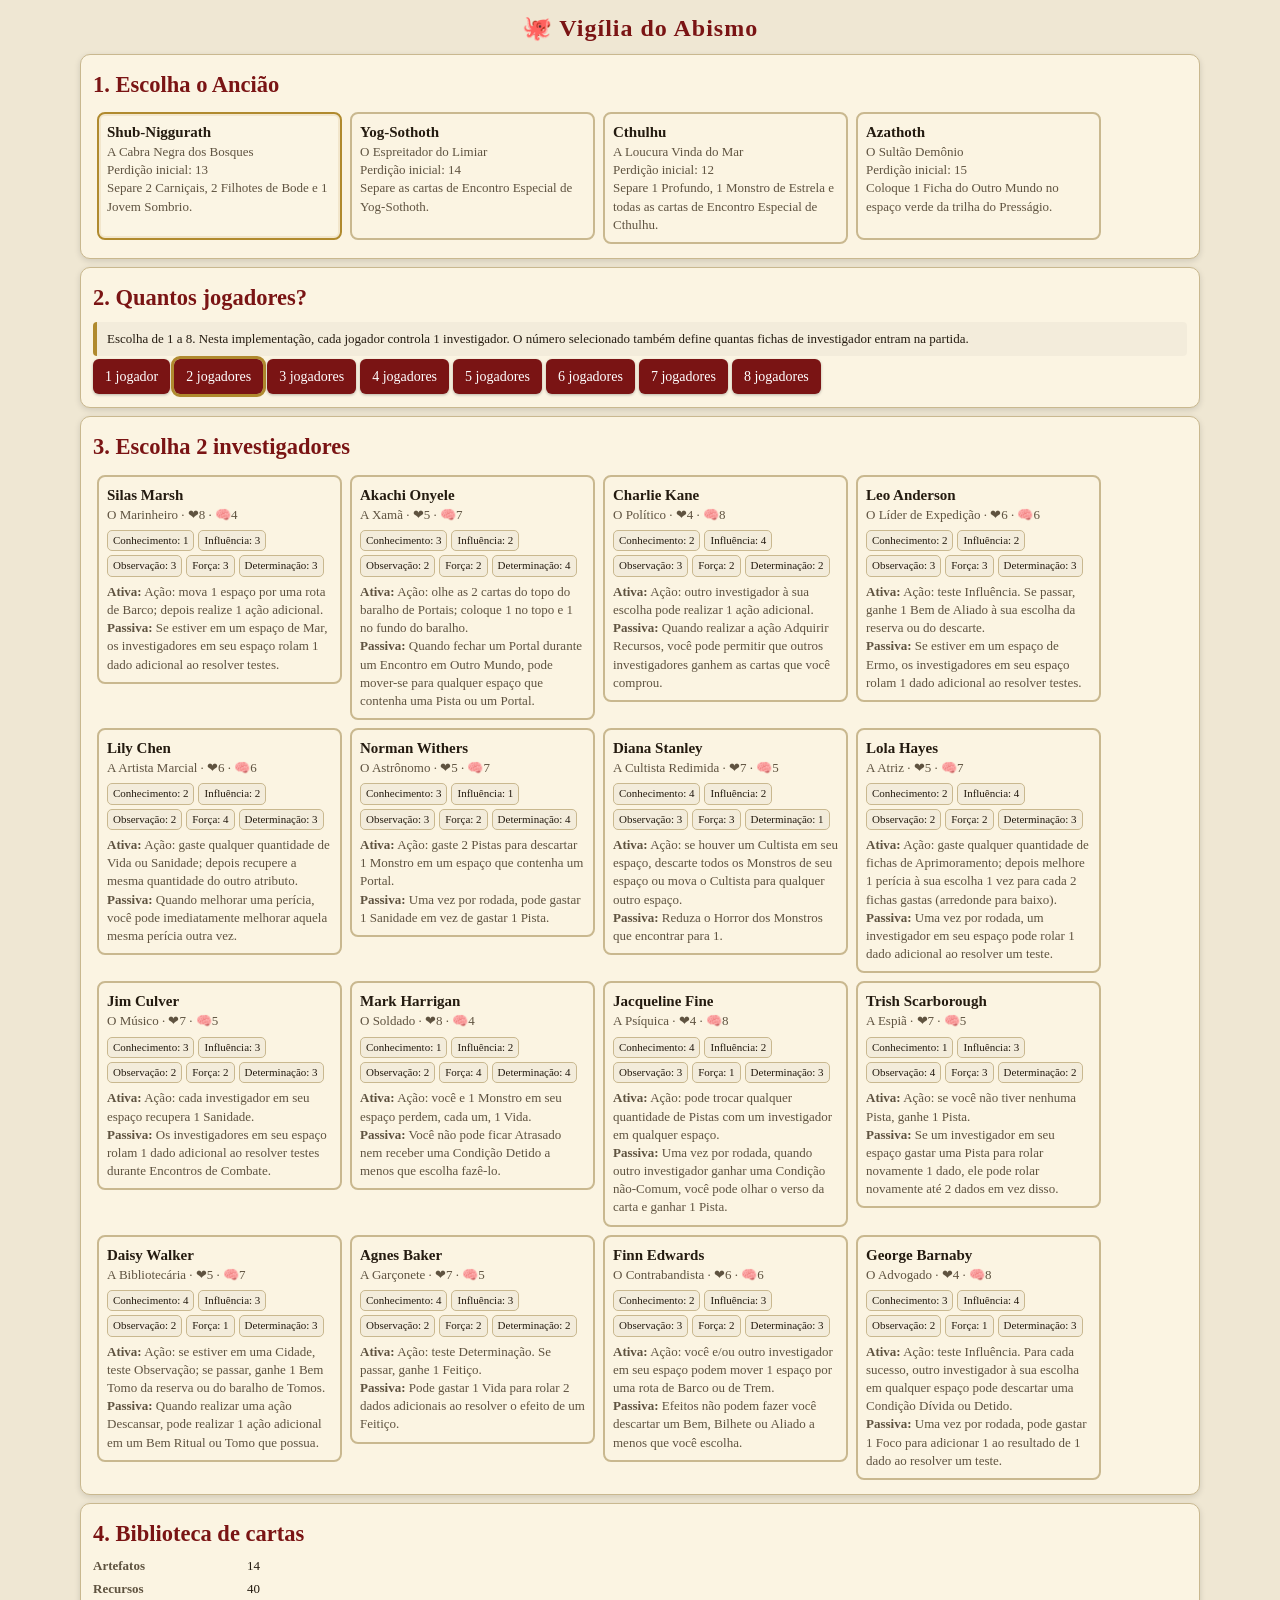
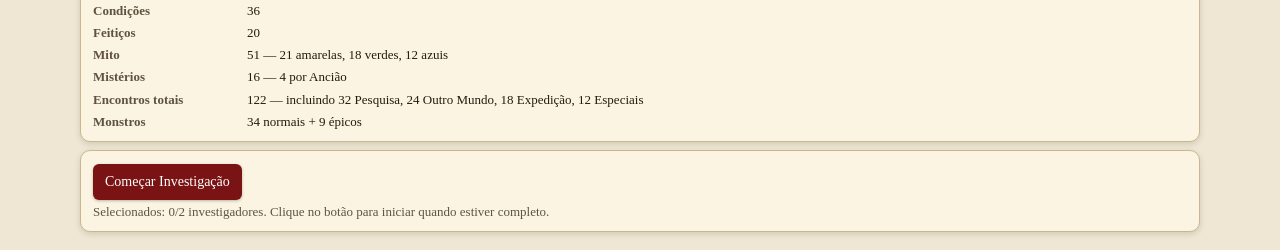
==== prototype.html @ 9887aaf4 "Prototype file" ====
<!DOCTYPE html>
<html lang="pt-BR">
<head>
<meta charset="utf-8">
<meta name="viewport" content="width=device-width, initial-scale=1, viewport-fit=cover">
<title>Vigília do Abismo — versão expandida</title>
<style>
:root{--bg:#efe7d3;--fg:#241b10;--cd:#fbf4e2;--ac:#7a1414;--ac2:#b08a2e;--mu:#5f5340;--bd:#c9b88f;--sea:#255b7a;--wild:#3d6f3a;--city:#7a1414;box-sizing:border-box;padding-top:env(safe-area-inset-top,0px);padding-bottom:env(safe-area-inset-bottom,0px)}
@media(prefers-color-scheme:dark){:root:not([data-theme="light"]){--bg:#14100c;--fg:#ecdfc4;--cd:#231b13;--ac:#c85a4a;--ac2:#d9b25f;--mu:#a89675;--bd:#413522;--sea:#6ca5c5;--wild:#7caf70;--city:#df7c6d}}
:root[data-theme="dark"]{--bg:#14100c;--fg:#ecdfc4;--cd:#231b13;--ac:#c85a4a;--ac2:#d9b25f;--mu:#a89675;--bd:#413522;--sea:#6ca5c5;--wild:#7caf70;--city:#df7c6d}
*{box-sizing:border-box}html{scroll-padding-top:env(safe-area-inset-top,0px)}
body{margin:0;background:var(--bg);color:var(--fg);font:15px/1.4 Georgia,serif;max-width:1240px;margin:auto;padding:10px}
h1{font-size:24px;margin:2px 0 8px;color:var(--ac);text-align:center;letter-spacing:1px}
h2,h3{color:var(--ac);margin:4px 0 8px}
.c{background:var(--cd);border:1px solid var(--bd);border-radius:10px;padding:10px 12px;margin:8px 0;box-shadow:0 2px 6px #0002}
button{background:var(--ac);color:#fff;border:0;border-radius:6px;padding:8px 12px;margin:3px 4px 3px 0;font:inherit;font-size:14px;cursor:pointer;box-shadow:0 1px 3px #0004}
button:hover{filter:brightness(1.12)}button:disabled{opacity:.45;cursor:not-allowed}button.ghost{background:transparent;color:var(--ac);border:1px solid var(--ac)}
button.selBtn{outline:3px solid var(--ac2)}
.g{display:grid;grid-template-columns:repeat(2,minmax(0,1fr));gap:8px}@media(max-width:760px){.g{grid-template-columns:1fr}}
.cardGrid{display:grid;grid-template-columns:repeat(3,minmax(0,1fr));gap:8px}@media(max-width:920px){.cardGrid{grid-template-columns:repeat(2,minmax(0,1fr))}}@media(max-width:640px){.cardGrid{grid-template-columns:1fr}}
.cardView{background:linear-gradient(165deg,var(--cd),#e7dac0);border:1px solid var(--bd);border-radius:10px;padding:10px;min-height:185px;display:flex;flex-direction:column;justify-content:space-between;box-shadow:0 2px 6px #0002}
.cardView .ct{font-size:11px;text-transform:uppercase;letter-spacing:.8px;color:var(--mu)}
.cardView .cn{font-size:17px;font-weight:bold;color:var(--ac);margin:2px 0 3px}
.cardView .cs{font-style:italic;color:var(--mu);font-size:12px;margin-bottom:6px}
.cardView .tx{font-size:13px}
.badge{display:inline-block;border:1px solid var(--bd);border-radius:999px;padding:2px 7px;margin:2px 3px 2px 0;font-size:11px;background:#00000008}
.m{color:var(--mu);font-size:13px}.a{outline:3px solid var(--ac2)}
.tag{display:inline-block;background:var(--ac2);color:#211a08;border-radius:4px;padding:1px 6px;font-size:11px;margin-left:4px}
.pick{cursor:pointer;border:2px solid var(--bd);border-radius:8px;padding:8px;margin:4px;display:inline-block;width:245px;vertical-align:top;min-height:128px}
.pick.sel{border-color:var(--ac2);background:#ffffff11;box-shadow:0 0 0 2px #b08a2e22 inset}
#setup{max-width:1120px;margin:auto}
.bar{background:#0002;border-radius:5px;height:9px;overflow:hidden;margin:3px 0}.bar>i{display:block;height:100%;background:var(--ac)}
.statRow{display:flex;flex-wrap:wrap;gap:4px;margin-top:6px}.statPill{border:1px solid var(--bd);border-radius:5px;padding:2px 5px;font-size:11px;background:#00000008}
#boardWrap{overflow:auto}.board{min-width:960px}.legend{display:flex;flex-wrap:wrap;gap:8px;font-size:12px}.legend span{padding:3px 7px;border:1px solid var(--bd);border-radius:5px;background:var(--cd)}
.notice{border-left:4px solid var(--ac2);padding:8px 10px;background:#00000008;border-radius:4px;font-size:13px}
.smallGrid{display:grid;grid-template-columns:repeat(4,minmax(0,1fr));gap:6px}@media(max-width:920px){.smallGrid{grid-template-columns:repeat(2,minmax(0,1fr))}}@media(max-width:640px){.smallGrid{grid-template-columns:1fr}}
.spaceList{display:grid;grid-template-columns:repeat(3,minmax(0,1fr));gap:5px}@media(max-width:920px){.spaceList{grid-template-columns:repeat(2,minmax(0,1fr))}}@media(max-width:640px){.spaceList{grid-template-columns:1fr}}
.spaceItem{border:1px solid var(--bd);border-radius:6px;padding:5px;background:#00000004;font-size:12px}.spaceItem b{color:var(--ac)}
.kv{display:grid;grid-template-columns:150px 1fr;gap:4px;font-size:13px}.kv div:nth-child(odd){font-weight:bold;color:var(--mu)}
#game{display:none}#ov{position:fixed;inset:0;background:#000c;display:none;align-items:center;justify-content:center;text-align:center;color:#fff;font-size:20px;z-index:9}#ov>div{max-width:560px;padding:24px}
svg{width:100%;height:auto;max-width:100%}svg text{fill:var(--fg);font-size:10px;font-family:Georgia,serif}
</style>
</head>
<body>
<h1>🐙 Vigília do Abismo</h1>
<div id="setup"></div>
<div id="game">
  <div class="c" id="st"></div>
  <div class="c" id="boardWrap"><div class="board"><svg id="mp" viewBox="0 0 960 470"></svg></div></div>
  <div class="c" id="bt"></div>
  <div class="g" id="iv"></div>
  <div class="c" id="cards"></div>
  <div class="c" id="spaceInfo"></div>
</div>
<div id="ov"><div id="ovt"></div></div>

<script>
const R=n=>Math.floor(Math.random()*n), sh=a=>a.map(x=>[Math.random(),x]).sort((p,q)=>p[0]-q[0]).map(x=>x[1]);
const esc=t=>String(t??'').replace(/[&<>"']/g,m=>({'&':'&amp;','<':'&lt;','>':'&gt;','"':'&quot;',"'":'&#39;'}[m]));
const $=id=>document.getElementById(id);

/* ============================================================
   1) MAPA — 36 ESPAÇOS DE VIAGEM
   15 locais nomeados + 21 espaços numerados, conforme a
   referência visual enviada. As posições são aproximadas para
   manter o mapa navegável sem depender da arte original.
   ============================================================ */
const N=[
 {n:'São Francisco',t:'C',x:82,y:150}, {n:'Arkham',t:'C',x:185,y:135}, {n:'Londres',t:'C',x:390,y:70},
 {n:'Roma',t:'C',x:420,y:148}, {n:'Istambul',t:'C',x:500,y:115}, {n:'Tunguska',t:'W',x:690,y:76},
 {n:'Himalaias',t:'W',x:650,y:158}, {n:'Tóquio',t:'C',x:835,y:135}, {n:'Xangai',t:'C',x:775,y:190},
 {n:'Sydney',t:'C',x:840,y:360}, {n:'Buenos Aires',t:'C',x:205,y:355}, {n:'Amazônia',t:'W',x:245,y:260},
 {n:'Pirâmides',t:'W',x:430,y:250}, {n:'Coração da África',t:'W',x:400,y:315}, {n:'Antártica',t:'W',x:520,y:425},
 {n:'Espaço 1',t:'U',x:32,y:120}, {n:'Espaço 2',t:'S',x:40,y:205}, {n:'Espaço 3',t:'S',x:100,y:405},
 {n:'Espaço 4',t:'U',x:142,y:95}, {n:'Espaço 5',t:'U',x:255,y:105}, {n:'Espaço 6',t:'U',x:125,y:195},
 {n:'Espaço 7',t:'U',x:160,y:270}, {n:'Espaço 8',t:'S',x:265,y:180}, {n:'Espaço 9',t:'W',x:315,y:44},
 {n:'Espaço 10',t:'W',x:335,y:190}, {n:'Espaço 11',t:'S',x:325,y:390}, {n:'Espaço 12',t:'S',x:605,y:400},
 {n:'Espaço 13',t:'S',x:330,y:102}, {n:'Espaço 14',t:'U',x:545,y:82}, {n:'Espaço 15',t:'U',x:470,y:345},
 {n:'Espaço 16',t:'U',x:610,y:86}, {n:'Espaço 17',t:'U',x:745,y:92}, {n:'Espaço 18',t:'S',x:640,y:300},
 {n:'Espaço 19',t:'W',x:885,y:72}, {n:'Espaço 20',t:'S',x:885,y:255}, {n:'Espaço 21',t:'W',x:925,y:360}
];

// T = Trem/Terra, U = Inexplorado, B = Barco/Mar
const RT=[
 [0,1,'T'],[0,15,'U'],[0,16,'B'],[0,20,'U'],[1,18,'U'],[1,20,'U'],[1,22,'U'],[1,27,'T'],
 [18,19,'T'],[18,23,'U'],[19,2,'T'],[19,27,'T'],[23,19,'U'],[23,5,'U'],[23,30,'U'],
 [2,27,'T'],[2,3,'T'],[2,28,'U'],[3,4,'T'],[3,12,'B'],[3,10,'U'],[4,6,'B'],[4,28,'U'],
 [4,30,'U'],[5,30,'U'],[5,33,'U'],[5,6,'B'],[6,7,'U'],[6,8,'U'],[7,8,'U'],[7,31,'U'],
 [7,33,'U'],[8,34,'B'],[8,9,'B'],[9,35,'U'],[9,21,'U'],[10,11,'U'],[10,14,'B'],[10,17,'B'],
 [10,13,'U'],[11,21,'U'],[11,24,'U'],[11,12,'B'],[11,25,'B'],[12,24,'U'],[12,13,'U'],
 [13,14,'B'],[13,29,'U'],[13,25,'B'],[14,25,'B'],[14,32,'B'],[15,18,'U'],[15,16,'B'],[16,22,'B'],
 [16,17,'B'],[20,22,'U'],[20,21,'U'],[21,24,'U'],[22,24,'U'],[24,8,'B'],[25,26,'B'],[26,14,'B'],
 [26,32,'B'],[28,30,'U'],[28,31,'U'],[29,32,'U'],[30,31,'U'],[31,33,'U'],[32,34,'B'],[34,35,'B']
];

const SK=['Conhecimento','Influência','Observação','Força','Determinação'];
const G=['◆','▲','●'],OM=['Verde','Amarelo','Azul'];

/* ============================================================
   REFERÊNCIAS ANTIGAS PRESERVADAS
   Estas são as mesmas referências usadas na versão anterior:
   RES = recursos usados pela lógica do jogo
   MON = monstros usados pela lógica do jogo
   CS  = tipo de encontro por espaço
   P   = posições do mapa
   ============================================================ */
const P=N.map(n=>[n.x,n.y]);
const CS=[2,1,3,0,4,1,4,3,0,1,2,0,3,4,2];
const RES=[
 {n:'Revólver .38',v:1,sk:3,b:2,cmb:1},
 {n:'Lanterna',v:1,sk:2,b:1},
 {n:'Tomo Arcano',v:2,sk:0,b:1},
 {n:'Contatos',v:2,sk:1,b:1},
 {n:'Amuleto',v:1,sk:4,b:1},
 {n:'Casaco Forrado',v:1,sk:3,b:1},
 {n:'Faca Ritual',v:2,sk:3,b:2,cmb:1},
 {n:'Cânfora',v:1,sk:0,b:1}
];
const MON=[
 ['Carniçal',1,1,2,0,0],
 ['Cultista',0,1,1,0,0],
 ['Profundo',2,2,2,-1,0],
 ['Zumbi',1,2,2,0,-1],
 ['Sombra Rastejante',2,1,3,0,0],
 ['Bruxa',2,1,2,-1,0],
 ['Aberração',3,2,3,0,-1],
 ['Lobisomem',1,3,3,0,0],
 ['Vulto',2,2,2,0,0]
];

/* ============================================================
   2) INVESTIGADORES — 16 modelos
   Os campos active/passive são exatamente o tipo de informação
   que você pode usar como modelo para futuras fichas.
   ============================================================ */
const INV=[
 {n:'Silas Marsh',occ:'O Marinheiro',hp:8,sn:4,sk:[1,3,3,3,3],active:'Ação: mova 1 espaço por uma rota de Barco; depois realize 1 ação adicional.',passive:'Se estiver em um espaço de Mar, os investigadores em seu espaço rolam 1 dado adicional ao resolver testes.'},
 {n:'Akachi Onyele',occ:'A Xamã',hp:5,sn:7,sk:[3,2,2,2,4],active:'Ação: olhe as 2 cartas do topo do baralho de Portais; coloque 1 no topo e 1 no fundo do baralho.',passive:'Quando fechar um Portal durante um Encontro em Outro Mundo, pode mover-se para qualquer espaço que contenha uma Pista ou um Portal.'},
 {n:'Charlie Kane',occ:'O Político',hp:4,sn:8,sk:[2,4,3,2,2],active:'Ação: outro investigador à sua escolha pode realizar 1 ação adicional.',passive:'Quando realizar a ação Adquirir Recursos, você pode permitir que outros investigadores ganhem as cartas que você comprou.'},
 {n:'Leo Anderson',occ:'O Líder de Expedição',hp:6,sn:6,sk:[2,2,3,3,3],active:'Ação: teste Influência. Se passar, ganhe 1 Bem de Aliado à sua escolha da reserva ou do descarte.',passive:'Se estiver em um espaço de Ermo, os investigadores em seu espaço rolam 1 dado adicional ao resolver testes.'},
 {n:'Lily Chen',occ:'A Artista Marcial',hp:6,sn:6,sk:[2,2,2,4,3],active:'Ação: gaste qualquer quantidade de Vida ou Sanidade; depois recupere a mesma quantidade do outro atributo.',passive:'Quando melhorar uma perícia, você pode imediatamente melhorar aquela mesma perícia outra vez.'},
 {n:'Norman Withers',occ:'O Astrônomo',hp:5,sn:7,sk:[3,1,3,2,4],active:'Ação: gaste 2 Pistas para descartar 1 Monstro em um espaço que contenha um Portal.',passive:'Uma vez por rodada, pode gastar 1 Sanidade em vez de gastar 1 Pista.'},
 {n:'Diana Stanley',occ:'A Cultista Redimida',hp:7,sn:5,sk:[4,2,3,3,1],active:'Ação: se houver um Cultista em seu espaço, descarte todos os Monstros de seu espaço ou mova o Cultista para qualquer outro espaço.',passive:'Reduza o Horror dos Monstros que encontrar para 1.'},
 {n:'Lola Hayes',occ:'A Atriz',hp:5,sn:7,sk:[2,4,2,2,3],active:'Ação: gaste qualquer quantidade de fichas de Aprimoramento; depois melhore 1 perícia à sua escolha 1 vez para cada 2 fichas gastas (arredonde para baixo).',passive:'Uma vez por rodada, um investigador em seu espaço pode rolar 1 dado adicional ao resolver um teste.'},
 {n:'Jim Culver',occ:'O Músico',hp:7,sn:5,sk:[3,3,2,2,3],active:'Ação: cada investigador em seu espaço recupera 1 Sanidade.',passive:'Os investigadores em seu espaço rolam 1 dado adicional ao resolver testes durante Encontros de Combate.'},
 {n:'Mark Harrigan',occ:'O Soldado',hp:8,sn:4,sk:[1,2,2,4,4],active:'Ação: você e 1 Monstro em seu espaço perdem, cada um, 1 Vida.',passive:'Você não pode ficar Atrasado nem receber uma Condição Detido a menos que escolha fazê-lo.'},
 {n:'Jacqueline Fine',occ:'A Psíquica',hp:4,sn:8,sk:[4,2,3,1,3],active:'Ação: pode trocar qualquer quantidade de Pistas com um investigador em qualquer espaço.',passive:'Uma vez por rodada, quando outro investigador ganhar uma Condição não-Comum, você pode olhar o verso da carta e ganhar 1 Pista.'},
 {n:'Trish Scarborough',occ:'A Espiã',hp:7,sn:5,sk:[1,3,4,3,2],active:'Ação: se você não tiver nenhuma Pista, ganhe 1 Pista.',passive:'Se um investigador em seu espaço gastar uma Pista para rolar novamente 1 dado, ele pode rolar novamente até 2 dados em vez disso.'},
 {n:'Daisy Walker',occ:'A Bibliotecária',hp:5,sn:7,sk:[4,3,2,1,3],active:'Ação: se estiver em uma Cidade, teste Observação; se passar, ganhe 1 Bem Tomo da reserva ou do baralho de Tomos.',passive:'Quando realizar uma ação Descansar, pode realizar 1 ação adicional em um Bem Ritual ou Tomo que possua.'},
 {n:'Agnes Baker',occ:'A Garçonete',hp:7,sn:5,sk:[4,3,2,2,2],active:'Ação: teste Determinação. Se passar, ganhe 1 Feitiço.',passive:'Pode gastar 1 Vida para rolar 2 dados adicionais ao resolver o efeito de um Feitiço.'},
 {n:'Finn Edwards',occ:'O Contrabandista',hp:6,sn:6,sk:[2,3,3,2,3],active:'Ação: você e/ou outro investigador em seu espaço podem mover 1 espaço por uma rota de Barco ou de Trem.',passive:'Efeitos não podem fazer você descartar um Bem, Bilhete ou Aliado a menos que você escolha.'},
 {n:'George Barnaby',occ:'O Advogado',hp:4,sn:8,sk:[3,4,2,1,3],active:'Ação: teste Influência. Para cada sucesso, outro investigador à sua escolha em qualquer espaço pode descartar uma Condição Dívida ou Detido.',passive:'Uma vez por rodada, pode gastar 1 Foco para adicionar 1 ao resultado de 1 dado ao resolver um teste.'}
];

/* ============================================================
   3) ANCIÕES — dados visíveis nas referências fornecidas
   ============================================================ */
const ANC=[
 {n:'Shub-Niggurath',sub:'A Cabra Negra dos Bosques',doom:13,my:[[1,2,1],[3,2,1],[2,4,0]],setup:'Separe 2 Carniçais, 2 Filhotes de Bode e 1 Jovem Sombrio.',active:'Quando o presságio exigir, apareça 1 Monstro em um espaço aleatório. Se houver 10 ou mais Monstros no tabuleiro, avance a Perdição em 2.',finalName:'Batalha no Bosque',final:'O Monstro Épico Shub-Niggurath surge no Coração da África. Depois, mova para esse espaço todos os Carniçais, Filhotes de Bode e Jovens Sombrios do tabuleiro. Se Shub-Niggurath for derrotada, os investigadores vencem.'},
 {n:'Yog-Sothoth',sub:'O Espreitador do Limiar',doom:14,my:[[0,2,1],[2,3,1],[3,4,0]],setup:'Separe as cartas de Encontro Especial de Yog-Sothoth.',active:'Cada investigador em um espaço com Portal avançaria a Perdição em 1, a menos que descarte 1 Feitiço.',finalName:'A Chave e o Portal',final:'Com 3 Mistérios resolvidos, como Encontro em um espaço com Portal, um investigador pode resolver o Encontro Especial A Chave e o Portal. O número de Fichas do Outro Mundo na ficha pode ser usado como limite de progresso do Mistério Final conforme a referência.'},
 {n:'Cthulhu',sub:'A Loucura Vinda do Mar',doom:12,my:[[0,2,2],[1,3,0],[3,4,0]],setup:'Separe 1 Profundo, 1 Monstro de Estrela e todas as cartas de Encontro Especial de Cthulhu.',active:'Quando um investigador se mover para um espaço com uma Ficha do Outro Mundo, ele fica Atrasado e perde 1 Sanidade. Em espaços de Mar sem Ficha do Outro Mundo, os investigadores colocam 1 Ficha do Outro Mundo em seu espaço.',finalName:'Ressurgido do Mar',final:'Com 3 Mistérios resolvidos, o Monstro Épico Cthulhu surge no espaço 3. Quando o Monstro Épico Cthulhu for derrotado, o Mistério Final é resolvido e os investigadores vencem.'},
 {n:'Azathoth',sub:'O Sultão Demônio',doom:15,my:[[1,2,1],[2,3,1],[2,4,0]],setup:'Coloque 1 Ficha do Outro Mundo no espaço verde da trilha do Presságio.',active:'Quando o Presságio avançar para o espaço verde da trilha do Presságio, avance a Perdição em 1 para cada Ficha do Outro Mundo naquele espaço.',finalName:'O Mundo é Devorado!',final:'Quando Azathoth desperta, o mundo é devastado e os investigadores perdem a partida conforme o texto da referência. Use esta carta final para representar a derrota imediata.'}
];

/* ============================================================
   4) CONTAGEM DOS COMPONENTES E MODELOS DE CARTAS
   Fonte de contagem: página de Componentes do Livro de Regras.
   A quantidade individual de uma carta específica não está visível
   no material enviado; por isso o campo copies é explicitamente
   EDITAR quando essa quantidade não pode ser verificada.
   ============================================================ */
const DECK_COUNTS={
 artifact:14, resource:40, condition:36, spell:20, mythos:51, mystery:16,
 encounter:122, research:32, generic:12, otherWorld:24, expedition:18, special:12,
 monsterNormal:34, monsterEpic:9, investigators:16
};

// === MODELO: RECURSOS ===
const RESOURCE_CARDS=[
 {id:'resource_001',type:'Recurso',name:'Revólver .38',subtitle:'MODELO EDITÁVEL',count:'EDITAR',pool:40,text:'Modelo para Bem de Recurso. Valor e efeito devem ser substituídos pelo texto da sua carta.',tags:['Recurso']}
];
// === MODELO: ARTEFATOS ===
const ARTIFACT_CARDS=[
 {id:'artifact_001',type:'Artefato',name:'Artefato Modelo',subtitle:'MODELO EDITÁVEL',count:'EDITAR',pool:14,text:'Texto do efeito do Artefato. Substitua este conteúdo pelo texto da carta que você criar.',tags:['Artefato']}
];
// === MODELO: MAGIAS/FEITIÇOS ===
const SPELL_CARDS=[
 {id:'spell_001',type:'Feitiço',name:'Feitiço Modelo',subtitle:'MODELO EDITÁVEL',count:'EDITAR',pool:20,text:'Texto do efeito do Feitiço. Substitua este conteúdo pelo texto da sua carta.',tags:['Feitiço']}
];
// === MODELO: CONDIÇÕES ===
const CONDITION_CARDS=[
 {id:'condition_001',type:'Condição',name:'Condição Modelo',subtitle:'MODELO EDITÁVEL',count:'EDITAR',pool:36,text:'Texto da Condição. Defina duração, gatilho e efeito conforme sua carta.',tags:['Condição']}
];
// === MODELOS: MONSTROS (marcadores; 34 normais + 9 épicos) ===
const MONSTER_CARDS=[
 {id:'monster_001',type:'Monstro',name:'Monstro Modelo',subtitle:'MARCADOR NORMAL',count:'EDITAR',pool:34,text:'Horror: EDITAR · Dano: EDITAR · Resistência: EDITAR · Teste: EDITAR',tags:['34 marcadores normais']},
 {id:'monster_epic_001',type:'Monstro Épico',name:'Monstro Épico Modelo',subtitle:'MARCADOR ÉPICO',count:'EDITAR',pool:9,text:'Horror: EDITAR · Dano: EDITAR · Resistência: EDITAR · Regras especiais: EDITAR',tags:['9 marcadores épicos']}
];
// === MODELOS: MYTHOS (51 total; 21 amarelas, 18 verdes, 12 azuis) ===
const MYTHOS_CARDS=[
 {id:'mythos_green_001',type:'Mito',name:'Carta do Mito — Verde',subtitle:'MODELO EDITÁVEL',count:'18',pool:51,text:'Efeito do Mito Verde: EDITAR.',tags:['Verde','18 no baralho total']},
 {id:'mythos_yellow_001',type:'Mito',name:'Carta do Mito — Amarela',subtitle:'MODELO EDITÁVEL',count:'21',pool:51,text:'Efeito do Mito Amarelo: EDITAR.',tags:['Amarela','21 no baralho total']},
 {id:'mythos_blue_001',type:'Mito',name:'Carta do Mito — Azul',subtitle:'MODELO EDITÁVEL',count:'12',pool:51,text:'Efeito do Mito Azul: EDITAR.',tags:['Azul','12 no baralho total']}
];

// === MODELOS: MISTÉRIOS — 4 cartas por Ancião = 16 ===
const MYSTERY_CARDS=[
 {id:'mystery_shub_001',type:'Mistério',name:'Mistério Modelo — Shub-Niggurath',subtitle:'1 de 4 cartas deste Ancião',count:4,pool:16,text:'Título, condição de solução, custo de Pistas e regras: EDITAR conforme sua carta.',tags:['Shub-Niggurath','4 cartas']},
 {id:'mystery_yog_001',type:'Mistério',name:'Mistério Modelo — Yog-Sothoth',subtitle:'1 de 4 cartas deste Ancião',count:4,pool:16,text:'Título, condição de solução, custo de Pistas e regras: EDITAR conforme sua carta.',tags:['Yog-Sothoth','4 cartas']},
 {id:'mystery_cthulhu_001',type:'Mistério',name:'Mistério Modelo — Cthulhu',subtitle:'1 de 4 cartas deste Ancião',count:4,pool:16,text:'Título, condição de solução, custo de Pistas e regras: EDITAR conforme sua carta.',tags:['Cthulhu','4 cartas']},
 {id:'mystery_azathoth_001',type:'Mistério',name:'Mistério Modelo — Azathoth',subtitle:'1 de 4 cartas deste Ancião',count:4,pool:16,text:'Título, condição de solução, custo de Pistas e regras: EDITAR conforme sua carta.',tags:['Azathoth','4 cartas']}
];

// === MISTÉRIOS FINAIS — 1 referência por Ancião (na ficha do Ancião) ===
const FINAL_MYSTERY_CARDS=ANC.map((a,i)=>({id:'final_'+i,type:'Mistério Final',name:a.finalName,subtitle:a.n,count:1,pool:4,text:a.final,tags:[a.n]}));

// === MODELOS: PESQUISA — 32 cartas = 4 conjuntos de 8 ===
// Os textos individuais das 32 cartas não estão legíveis/fornecidos nas imagens.
// Por isso, os quatro modelos abaixo ficam prontos para edição manual.
const RESEARCH_CARDS=['A','B','C','D'].map((v,i)=>({id:'research_'+v.toLowerCase()+'_001',type:'Pesquisa',name:`Carta de Pesquisa ${v}`,subtitle:'MODELO EDITÁVEL',count:8,pool:32,text:'Local, introdução, opções, testes e resultados: EDITAR.',tags:['Pesquisa','8 cartas desta família']}));

// === OUTRAS PILHAS DE ENCONTRO (para a contagem ficar explícita) ===
const ENCOUNTER_MODEL_CARDS=[
 {id:'enc_america_001',type:'Encontro',name:'América — Modelo',subtitle:'Baralho correspondente',count:8,pool:122,text:'Carta de Encontro da América: EDITAR.',tags:['8 cartas']},
 {id:'enc_europe_001',type:'Encontro',name:'Europa — Modelo',subtitle:'Baralho correspondente',count:8,pool:122,text:'Carta de Encontro da Europa: EDITAR.',tags:['8 cartas']},
 {id:'enc_asia_001',type:'Encontro',name:'Ásia/Austrália — Modelo',subtitle:'Baralho correspondente',count:8,pool:122,text:'Carta de Encontro da Ásia/Austrália: EDITAR.',tags:['8 cartas']},
 {id:'enc_generic_001',type:'Encontro',name:'Genérica — Modelo',subtitle:'Baralho correspondente',count:12,pool:122,text:'Carta de Encontro Genérica: EDITAR.',tags:['12 cartas']},
 {id:'enc_otherworld_001',type:'Outro Mundo',name:'Outro Mundo — Modelo',subtitle:'Baralho correspondente',count:24,pool:122,text:'Carta de Encontro de Outro Mundo: EDITAR.',tags:['24 cartas']},
 {id:'enc_expedition_001',type:'Expedição',name:'Expedição — Modelo',subtitle:'Baralho correspondente',count:18,pool:122,text:'Carta de Expedição: EDITAR.',tags:['18 cartas']},
 {id:'enc_special_001',type:'Especial',name:'Especial — Modelo',subtitle:'Baralho correspondente',count:12,pool:122,text:'Carta de Encontro Especial: EDITAR.',tags:['12 cartas']}
];

/* Use este array para adicionar qualquer carta nova manualmente. */
const CARD_LIBRARY=[...RESOURCE_CARDS,...ARTIFACT_CARDS,...SPELL_CARDS,...CONDITION_CARDS,...MONSTER_CARDS,...MYTHOS_CARDS,...MYSTERY_CARDS,...FINAL_MYSTERY_CARDS,...RESEARCH_CARDS,...ENCOUNTER_MODEL_CARDS];

/* Baralhos editáveis: copie uma carta e altere os campos.
   Exemplo:
   {id:'resource_002',type:'Recurso',name:'Nova Carta',subtitle:'...',count:2,pool:40,text:'...',tags:['Recurso']}
*/

/* ============================================================
   5) MODELOS DE CARTAS DO ANCIÃO — composição do baralho do Mito
   ============================================================ */
const ancMythosMeta=anc=>({
 stage1:{verde:anc.my[0][0],amarela:anc.my[0][1],azul:anc.my[0][2]},
 stage2:{verde:anc.my[1][0],amarela:anc.my[1][1],azul:anc.my[1][2]},
 stage3:{verde:anc.my[2][0],amarela:anc.my[2][1],azul:anc.my[2][2]}
});

let s,sel={a:0,players:2,inv:[]};

function setupUI(){
 const el=$('setup');
 el.innerHTML=`
  <div class="c">
   <h2>1. Escolha o Ancião</h2>
   ${ANC.map((a,i)=>`<div class="pick ${sel.a==i?'sel':''}" onclick="sel.a=${i};setupUI()"><b>${esc(a.n)}</b><div class="m">${esc(a.sub)}</div><div class="m">Perdição inicial: ${a.doom}</div><div class="m">${esc(a.setup)}</div></div>`).join('')}
  </div>
  <div class="c">
   <h2>2. Quantos jogadores?</h2>
   <div class="notice">Escolha de 1 a 8. Nesta implementação, cada jogador controla 1 investigador. O número selecionado também define quantas fichas de investigador entram na partida.</div>
   ${Array.from({length:8},(_,i)=>`<button class="${sel.players===i+1?'selBtn':''}" onclick="sel.players=${i+1};sel.inv=[];setupUI()">${i+1} ${i===0?'jogador':'jogadores'}</button>`).join('')}
  </div>
  <div class="c">
   <h2>3. Escolha ${sel.players} investigador${sel.players===1?'':'es'}</h2>
   ${INV.map((v,i)=>`<div class="pick ${sel.inv.includes(i)?'sel':''}" onclick="tglInv(${i})"><b>${esc(v.n)}</b><div class="m">${esc(v.occ)} · ❤${v.hp} · 🧠${v.sn}</div><div class="statRow">${SK.map((k,j)=>`<span class="statPill">${k}: ${v.sk[j]}</span>`).join('')}</div><div class="m" style="margin-top:6px"><b>Ativa:</b> ${esc(v.active)}</div><div class="m"><b>Passiva:</b> ${esc(v.passive)}</div></div>`).join('')}
  </div>
  <div class="c">
   <h2>4. Biblioteca de cartas</h2>
   <div class="kv">
    <div>Artefatos</div><div>${DECK_COUNTS.artifact}</div>
    <div>Recursos</div><div>${DECK_COUNTS.resource}</div>
    <div>Condições</div><div>${DECK_COUNTS.condition}</div>
    <div>Feitiços</div><div>${DECK_COUNTS.spell}</div>
    <div>Mito</div><div>${DECK_COUNTS.mythos} — 21 amarelas, 18 verdes, 12 azuis</div>
    <div>Mistérios</div><div>${DECK_COUNTS.mystery} — 4 por Ancião</div>
    <div>Encontros totais</div><div>${DECK_COUNTS.encounter} — incluindo ${DECK_COUNTS.research} Pesquisa, ${DECK_COUNTS.otherWorld} Outro Mundo, ${DECK_COUNTS.expedition} Expedição, ${DECK_COUNTS.special} Especiais</div>
    <div>Monstros</div><div>${DECK_COUNTS.monsterNormal} normais + ${DECK_COUNTS.monsterEpic} épicos</div>
   </div>
  </div>
  <div class="c"><button id="startBtn" type="button" onclick="startInvestigation()">Começar Investigação</button><div id="startHint" class="m">Selecionados: ${sel.inv.length}/${sel.players} investigador${sel.players===1?'':'es'}. Clique no botão para iniciar quando estiver completo.</div></div>`;
}
function tglInv(i){const p=sel.inv.indexOf(i);if(p>=0)sel.inv.splice(p,1);else if(sel.inv.length<sel.players)sel.inv.push(i);setupUI()}

function startInvestigation(){
 if(!sel || !sel.players || sel.players<1 || sel.players>8){alert('Escolha entre 1 e 8 jogadores.');return;}
 if(sel.inv.length!==sel.players){alert(`Selecione exatamente ${sel.players} investigador${sel.players===1?'':'es'} antes de começar.
Selecionados: ${sel.inv.length}/${sel.players}`);return;}
 try{nw();}catch(err){console.error(err);alert('Não foi possível iniciar a investigação. Erro: '+(err?.message||err));}
}

function nw(){
 const anc=ANC[sel.a];
 const d=[];anc.my.forEach(([g,y,b])=>d.push(...sh([...Array(g).fill('G'),...Array(y).fill('Y'),...Array(b).fill('B')])))
 s={
  anc,
  inv:sel.inv.map((ix,i)=>({...INV[ix],i,mh:INV[ix].hp,ms:INV[ix].sn,at:i===0?1:0,cl:0,tk:[],it:[],im:[0,0,0,0,0],def:0,out:0})),
  players:sel.players,lead:0,acts:2,used:{},moved:0,tkm:0,ph:'act',doom:anc.doom,omen:0,gates:{},mon:{},clues:{},deck:d,mys:0,awake:0,dk:sh([...RES,...RES,...RES]),rs:[],fought:{},over:0,cur:0,lastCard:null,spaceSelected:1
 };
 s.rs=s.dk.splice(0,4);spawnGate();spawnClue();spawnClue();
 $('setup').style.display='none';$('game').style.display='block';render();
}

/* O log foi removido da interface e das mensagens de jogo. */
function log(){}

function spawnMon(c){
 const m=MON[R(MON.length)];
 (s.mon[c]=s.mon[c]||[]).push({n:m[0],hor:m[1],dmg:m[2],res:m[3],mh:m[4],md:m[5],h:0});
}
function spawnGate(){const f=N.map((_,i)=>i).filter(i=>!(i in s.gates)&&N[i].t!=='S');if(!f.length)return;const c=f[R(f.length)];s.gates[c]=R(3);spawnMon(c)}
function spawnClue(){const f=N.map((_,i)=>i).filter(i=>!s.clues[i]&&N[i].t!=='S');if(f.length){const c=f[R(f.length)];s.clues[c]=1}}
function T(v,k,mod=0,cmb=0){
 const b=Math.max(0,...v.it.filter(i=>i.sk==k&&(!i.cmb||cmb)).map(i=>i.b||0));
 const n=Math.max(1,v.sk[k]+v.im[k]+mod+b);let r=Array.from({length:n},()=>1+R(6));
 const o=r.filter(x=>x>=5).length;return o;
}
function hurt(v,h,sn){v.hp=Math.max(0,v.hp-h);v.sn=Math.max(0,v.sn-sn);if(!v.def&&(v.hp<=0||v.sn<=0))defeat(v)}
function heal(v,h,sn){v.hp=Math.min(v.mh,v.hp+h);v.sn=Math.min(v.ms,v.sn+sn)}
function defeat(v){v.def=1;s.doom=Math.max(0,s.doom-1);v.cl=0;v.it=[];v.tk=[];if(s.awake)v.out=1;chk()}
function chk(){
 if(s.doom<=0&&!s.awake){s.doom=0;s.awake=1;}
 if(s.inv.every(v=>v.out))end(0,'Todos os investigadores foram eliminados.');
}
function end(w,t){s.over=1;$('ov').style.display='flex';$('ovt').innerHTML=`<b>${w?'VITÓRIA':'DERROTA'}</b><br>${esc(t)}<br><br><button onclick="document.getElementById('ov').style.display='none';document.getElementById('game').style.display='none';document.getElementById('setup').style.display='block';sel={a:0,players:2,inv:[]};setupUI()">Nova Partida</button>`}
const V=()=>s.inv[s.cur],mons=c=>s.mon[c]||[];
const rtOf=(a,b)=>RT.find(r=>(r[0]===a&&r[1]===b)||(r[0]===b&&r[1]===a));
function nxt(){return s.inv.findIndex((v,i)=>i>s.cur&&!v.def&&!v.out)}
function firstAlive(){return s.inv.findIndex(v=>!v.def&&!v.out)}
function useAct(k){if(s.ph!=='act')return 0;if(s.used[k]){alert('Cada tipo de ação só pode ser feito uma vez por turno nesta versão.');return 0}s.used[k]=1;s.acts--;s.tkm=0;return 1}
function after(){if(s.acts<=0)endAct();render()}
function endAct(){const n=nxt();if(n>=0){s.cur=n;s.acts=2;s.used={};s.moved=0;s.tkm=0}else{s.ph='enc';s.cur=firstAlive();s.fought={};if(s.cur<0)s.ph='myth'}}
function go(c){
 const v=V();if(s.ph!=='act'||s.over)return;const r=rtOf(v.at,c);if(!r){alert('Só é possível viajar para um espaço adjacente.');return}
 if(!s.moved){if(!useAct('trv'))return;s.moved=1;v.at=c;s.tkm=1;after()}
 else if(s.tkm){if(r[2]==='U'){v.at=c;render();return}const t=r[2];const ti=v.tk.indexOf(t);if(ti<0){alert(`Você não tem um bilhete de ${t==='T'?'Trem':'Barco'} para esta rota.`);return}v.tk.splice(ti,1);v.at=c;render()}
}
function rest(){const v=V();if(mons(v.at).length){alert('Não é possível descansar com Monstro no espaço.');return}if(!useAct('rest'))return;heal(v,1,1);after()}
function tick(t){const v=V(),ok=RT.some(r=>(r[0]===v.at||r[1]===v.at)&&r[2]===t);if(!ok){alert('Não há rota desse tipo conectada ao seu espaço.');return}if(!useAct('tk'))return;v.tk.push(t);if(v.tk.length>2)v.tk.shift();after()}
function acq(){const v=V();if(N[v.at].t!=='C'){alert('Só em espaços de Cidade.');return}if(mons(v.at).length){alert('Não é possível com Monstro no espaço.');return}if(!useAct('acq'))return;const o=T(v,1);if(o){const c=s.rs[0];if(c){v.it.push(c);s.rs.shift();if(s.dk.length)s.rs.push(s.dk.shift())}}after()}
function trade(){const v=V();const o=s.inv.find(x=>x!==v&&x.at===v.at&&!x.def&&!x.out);if(!o||!v.cl){alert('Precisa de outro investigador no espaço e de 1 Pista.');return}if(!useAct('trd'))return;v.cl--;o.cl++;after()}
function special(){
 const v=V();if(!useAct('sp'))return;
 if(v.n==='Lily Chen'){const k=Math.min(1,Math.max(0,v.hp-1,v.ms-v.sn));if(k>0){v.hp-=k;v.sn+=k}}
 else if(v.n==='Leo Anderson'){if(T(v,1)){const c=s.rs.find(x=>true);if(c){v.it.push(c);s.rs=s.rs.filter(x=>x!==c);if(s.dk.length)s.rs.push(s.dk.shift())}}}
 else if(v.n==='Jacqueline Fine'){const o=s.inv.find(x=>x!==v&&!x.def&&!x.out);if(o&&v.cl){v.cl--;o.cl++}}
 else if(v.n==='Daisy Walker'){if(N[v.at].t==='C'&&T(v,2)){v.it.push({...SPELL_CARDS[0]});}}
 else if(v.n==='Charlie Kane'){const o=s.inv.find(x=>x!==v&&!x.def&&!x.out);if(o){o.extraAction=(o.extraAction||0)+1}}
 else if(v.n==='Silas Marsh'){const t=RT.find(r=>(r[0]===v.at||r[1]===v.at)&&r[2]==='B');if(t){v.at=t[0]===v.at?t[1]:t[0];s.acts++}}
 else if(v.n==='Jim Culver'){s.inv.filter(x=>x.at===v.at&&!x.def&&!x.out).forEach(x=>x.sn=Math.min(x.ms,x.sn+1))}
 else if(v.n==='Mark Harrigan'){const m=mons(v.at)[0];if(m){m.mh=Math.max(0,m.mh-1)}}
 else if(v.n==='Trish Scarborough'){if(v.cl===0)v.cl=1}
 else if(v.n==='Agnes Baker'){if(T(v,4))v.it.push({...SPELL_CARDS[0]})}
 else if(v.n==='Finn Edwards'){const r=RT.find(r=>(r[0]===v.at||r[1]===v.at)&&(r[2]==='T'||r[2]==='B'));if(r)v.at=r[0]===v.at?r[1]:r[0]}
 else if(v.n==='George Barnaby'){if(T(v,1)){s.inv.filter(x=>x!==v&&!x.def&&!x.out)[0]?.out;}}
 else if(v.n==='Norman Withers'){if(v.cl>=2&&mons(v.at).length){v.cl-=2;s.mon[v.at].shift()}}
 else if(v.n==='Diana Stanley'){const i=mons(v.at).findIndex(m=>m.n==='Cultista');if(i>=0)s.mon[v.at]=[]}
 else if(v.n==='Lola Hayes'){v.im[2]=Math.min(4,v.im[2]+1)}
 else {alert('A habilidade desta ficha é exibida acima; complemente o efeito se quiser automatizar uma regra específica.')}
 after();
}
function fight(){const v=V(),ms=[...mons(v.at)];ms.forEach(m=>{if(v.def)return;const a=T(v,4,m.mh);if(m.hor>a)hurt(v,0,m.hor-a);if(v.def)return;const b=T(v,3,m.md,1);if(m.dmg>b)hurt(v,m.dmg-b,0);m.h+=b;if(m.h>=m.res)s.mon[v.at]=mons(v.at).filter(x=>x!==m)});s.fought[v.i]=1;if(v.def||mons(v.at).length)endEnc();else{s.fought[v.i]=2;render()}}
function encL(){const x=V(),k=(CS[x.at]??({C:2,W:1,U:0,S:4})[N[x.at].t]??0),o=T(x,k);if(o){if(x.im[k]<2)x.im[k]++;else heal(x,1,1)}else hurt(x,0,1);endEnc()}
function encC(){const x=V(),o=T(x,2);if(o){delete s.clues[x.at];x.cl++}else hurt(x,0,1);endEnc()}
function encG(){const x=V(),o=T(x,2,-1);if(o){delete s.gates[x.at];x.cl++}else hurt(x,0,3);endEnc()}
function encM(){const x=V();const targets=[[1,3],[3,3],[8,3]];const ms=s.mys<3?targets[s.mys]:[1,4];if(x.at!==ms[0]||x.cl<ms[1]){alert(`Precisa estar em ${N[ms[0]].n} com ${ms[1]} Pistas.`);return}if(s.mys>=3&&!s.awake){alert('O Mistério Final só existe após o despertar.');return}x.cl-=ms[1];if(s.mys<3){s.mys++;if(s.mys===3&&!s.awake){end(1,`Três Mistérios solucionados. ${s.anc.n} foi banido!`);return}}else{end(1,`Mistério Final solucionado: ${s.anc.finalName}`);return}endEnc()}
function endEnc(){const n=nxt();if(n>=0)s.cur=n;else s.ph='myth';render()}
function myth(){if(!s.deck.length){end(0,'O baralho do Mito acabou.');return}const c=s.deck.shift();s.lastCard=MYTHOS_CARDS[['G','Y','B'].indexOf(c)]||MYTHOS_CARDS[0];if(c!=='Y'){s.omen=(s.omen+1)%3;const n=Object.values(s.gates).filter(g=>g===s.omen).length;s.doom=Math.max(0,s.doom-n)}spawnGate();if(c!=='G'){const m=Object.keys(s.gates).filter(k=>s.gates[k]===s.omen);if(m.length)m.forEach(k=>spawnMon(+k));}spawnClue();if(c==='B')s.inv.forEach(v=>{if(!v.def&&!v.out)hurt(v,0,1)});chk();if(s.over)return;s.inv.forEach(v=>{if(v.def&&!v.out){Object.assign(v,{hp:v.mh,sn:v.ms,def:0,at:0})}});s.lead=(s.lead+1)%s.inv.length;s.ph='act';s.cur=firstAlive();s.acts=2;s.used={};s.moved=0;s.tkm=0;render()}

function cardHtml(c){return `<div class="cardView"><div><div class="ct">${esc(c.type)}</div><div class="cn">${esc(c.name)}</div><div class="cs">${esc(c.subtitle||'')}</div><div class="tx">${esc(c.text)}</div></div><div>${(c.tags||[]).map(t=>`<span class="badge">${esc(t)}</span>`).join('')}<div class="m" style="margin-top:6px">Cópias deste modelo: <b>${esc(c.count)}</b> · Pool: <b>${esc(c.pool)}</b></div></div></div>`}
function renderCards(){
 const groups=[
  ['Recursos',RESOURCE_CARDS],['Artefatos',ARTIFACT_CARDS],['Feitiços',SPELL_CARDS],['Condições',CONDITION_CARDS],
  ['Monstros',MONSTER_CARDS],['Mythos',MYTHOS_CARDS],['Mistérios',MYSTERY_CARDS],['Mistérios Finais',FINAL_MYSTERY_CARDS],
  ['Pesquisa',RESEARCH_CARDS],['Outras pilhas de Encontro',ENCOUNTER_MODEL_CARDS]
 ];
 $('cards').innerHTML=`<h2>Biblioteca de cartas visível</h2><div class="notice">Todos os modelos abaixo podem ser copiados. Para criar uma carta nova, duplique o objeto correspondente no bloco <b>CARD_LIBRARY</b> do código e altere <b>id, name, count e text</b>. Quando a referência fornecida não permite saber a quantidade individual daquela carta, o campo aparece como <b>EDITAR</b>.</div>`+
 groups.map(([title,list])=>`<div class="c"><h3>${esc(title)}</h3><div class="cardGrid">${list.map(cardHtml).join('')}</div></div>`).join('');
}
function renderSpaceInfo(){
 const i=s.spaceSelected||V().at, n=N[i], adj=RT.filter(r=>r[0]===i||r[1]===i).map(r=>`${N[r[0]===i?r[1]:r[0]].n} (${r[2]==='T'?'Trem/Terra':r[2]==='B'?'Barco':'Inexplorado'})`);
 $('spaceInfo').innerHTML=`<h2>Espaço selecionado</h2><div class="kv"><div>Nome</div><div>${esc(n.n)}</div><div>Tipo</div><div>${n.t==='C'?'Cidade':n.t==='W'?'Ermo':n.t==='S'?'Mar':'Espaço de rota'}</div><div>Portal</div><div>${i in s.gates?'Sim':'Não'}</div><div>Pista</div><div>${s.clues[i]?'Sim':'Não'}</div><div>Monstros</div><div>${mons(i).map(m=>m.n).join(', ')||'Nenhum'}</div><div>Adjacências</div><div>${adj.join(' · ')||'—'}</div></div>`;
}
function render(){
 const v=V();
 $('st').innerHTML=`<b>${esc(s.anc.n)}</b> <span class="tag">${s.ph==='act'?'1 · Ação':s.ph==='enc'?'2 · Encontros':'3 · Mito'}</span><br>Perdição: <b>${s.doom}</b>/${s.anc.doom}<div class="bar"><i style="width:${Math.max(0,Math.min(100,100*s.doom/s.anc.doom))}%"></i></div>Presságio: <b>${G[s.omen]} ${OM[s.omen]}</b> · Mistérios: ${s.mys}/3 · Mito restante: ${s.deck.length}<br>${s.awake?'☠ <b>ANCIÃO DESPERTO</b> · ':''}Objetivo: ${s.mys<3?'solucionar 3 Mistérios':(s.awake?s.anc.finalName:'—')}<div class="m">Jogadores: ${s.players} · Chefe: ${esc(s.inv[s.lead].n)} · ${s.ph==='act'?`Vez de ${esc(v.n)}: ${s.acts} ação(ões)`:s.ph==='enc'?`Encontro de ${esc(v.n)}`:''}</div>`;
 let m='';RT.forEach(r=>{const stroke=r[2]==='T'?'#a33':r[2]==='B'?'#38a':'#9a7d32';m+=`<line x1="${N[r[0]].x}" y1="${N[r[0]].y}" x2="${N[r[1]].x}" y2="${N[r[1]].y}" stroke="${stroke}" stroke-width="2.1" ${r[2]==='B'?'stroke-dasharray="6 4"':''}/>`});
 N.forEach((n,i)=>{const adj=s.ph==='act'&&rtOf(v.at,i);const fill=n.t==='C'?'var(--city)':n.t==='W'?'var(--wild)':n.t==='S'?'var(--sea)':'var(--cd)';const txt=n.t==='S'?'⚓':n.t==='C'?'🏙':n.t==='W'?'🌲':'•';m+=`<g onclick="s.spaceSelected=${i};go(${i})" style="cursor:pointer"><circle cx="${n.x}" cy="${n.y}" r="${n.t==='C'?19:15}" fill="${fill}" fill-opacity="${n.t==='C'||n.t==='W'||n.t==='S'?'.18':'1'}" stroke="${adj?'#d80':'var(--mu)'}" stroke-width="${adj?4:1.8}"/><text x="${n.x}" y="${n.y+4}" text-anchor="middle" style="font-size:11px">${txt}</text><text x="${n.x}" y="${n.y+29}" text-anchor="middle">${esc(n.n)}</text>`;
 if(i in s.gates)m+=`<text x="${n.x-7}" y="${n.y+4}" style="font-size:15px;fill:#7b258f">${G[s.gates[i]]}</text>`;
 if(mons(i).length)m+=`<text x="${n.x+11}" y="${n.y-10}" style="font-size:12px;fill:#c22">☠${mons(i).length}</text>`;
 if(s.clues[i])m+=`<text x="${n.x-17}" y="${n.y-9}" style="font-size:12px">🔍</text>`;
 s.inv.filter(o=>o.at===i&&!o.def).forEach((o,j)=>m+=`<circle cx="${n.x-9+j*12}" cy="${n.y-21}" r="5" fill="hsl(${o.i*120+25},65%,45%)"/>`);
 m+='</g>'});
 m+='<text x="12" y="458" style="font-size:10px">Vermelho = Trem/Terra · azul tracejado = Barco · mar = ⚓ · cidade = 🏙 · ermo = 🌲 · portais = ◆▲● · monstros = ☠ · pistas = 🔍</text>';$('mp').innerHTML=m;
 let b='';
 if(s.ph==='act')b=`Clique em um espaço adjacente para <b>Viajar</b>.<br><button onclick="rest()">Descansar</button><button onclick="tick('T')">Bilhete de Trem</button><button onclick="tick('B')">Bilhete de Barco</button><button onclick="acq()">Adquirir Recursos</button><button onclick="trade()">Trocar (dar Pista)</button><button onclick="special()">Ação: ${esc(v.active.split('Ação:')[1]||'Especial')}</button><button class="ghost" onclick="s.acts=0;endAct();render()">Encerrar ações</button>`;
 else if(s.ph==='enc'){const ml=mons(v.at);if(ml.length&&s.fought[v.i]!==2)b=`Monstros aqui: ${ml.map(x=>esc(x.n)).join(', ')}. <button onclick="fight()">Enfrentar todos</button>`;else b=`<button onclick="encL()">Encontro Local</button>${s.clues[v.at]?'<button onclick="encC()">Encontro de Pesquisa</button>':''}${v.at in s.gates?'<button onclick="encG()">Encontro em Outro Mundo</button>':''}<button onclick="encM()">Solucionar Mistério</button><button class="ghost" onclick="endEnc()">Passar</button>`}
 else b=`<button onclick="myth()">Resolver Carta do Mito</button>${s.lastCard?`<span class="badge">Último modelo: ${esc(s.lastCard.name)}</span>`:''}`;
 $('bt').innerHTML=b;
 $('iv').innerHTML=s.inv.map(o=>`<div class="c ${o===v&&!s.over?'a':''}"><b>${esc(o.n)}</b> — ${esc(N[o.at].n)}${o.def?' (DERROTADO)':''}<br>❤ ${o.hp}/${o.mh} · 🧠 ${o.sn}/${o.ms} · 🔍 ${o.cl} · Bilhetes: ${o.tk.map(t=>t==='T'?'Trem':'Barco').join(', ')||'—'}<div class="statRow">${SK.map((k,i)=>`<span class="statPill">${k}: ${o.sk[i]+o.im[i]}</span>`).join('')}</div><div class="m"><b>Ativa:</b> ${esc(o.active)}</div><div class="m"><b>Passiva:</b> ${esc(o.passive)}</div><div class="m">Itens: ${o.it.map(i=>esc(i.name||i.n)).join(', ')||'—'}</div></div>`).join('');
 renderCards();renderSpaceInfo();
}
setupUI();
</script>
</body>
</html>
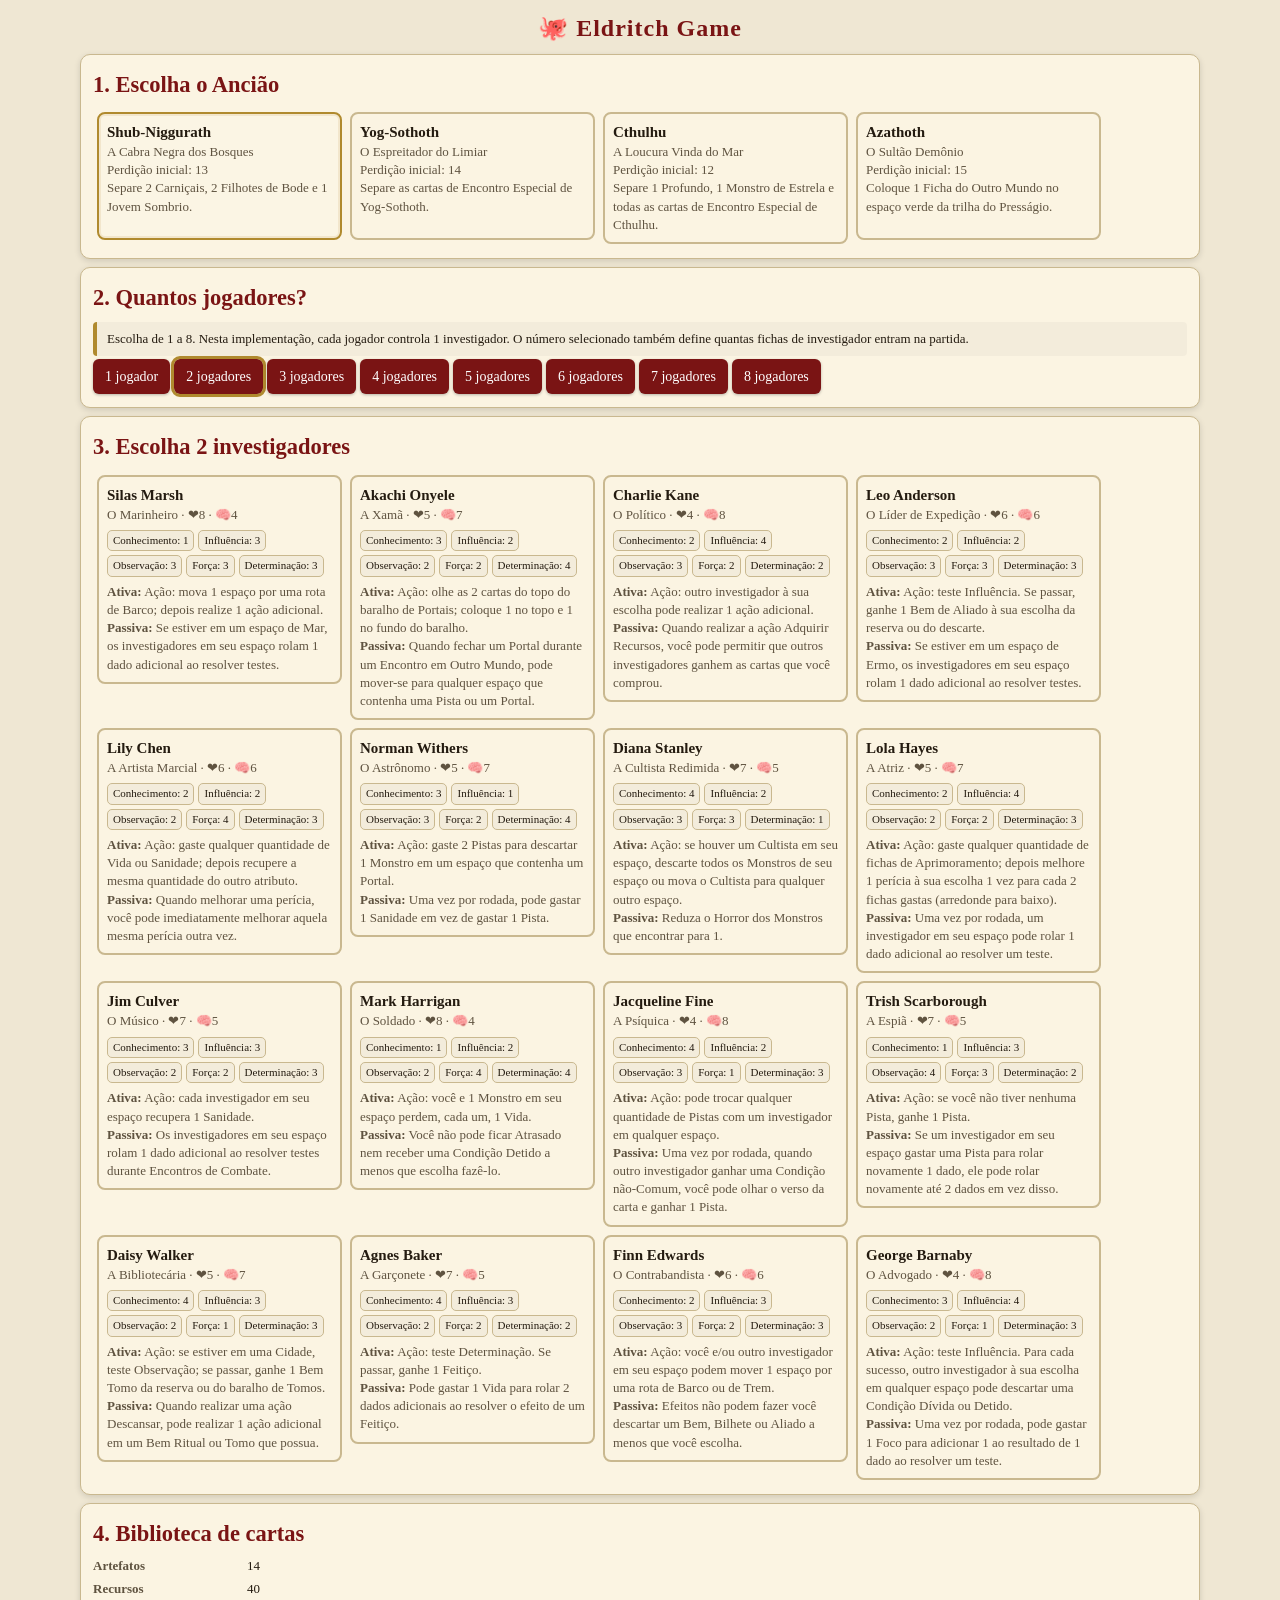
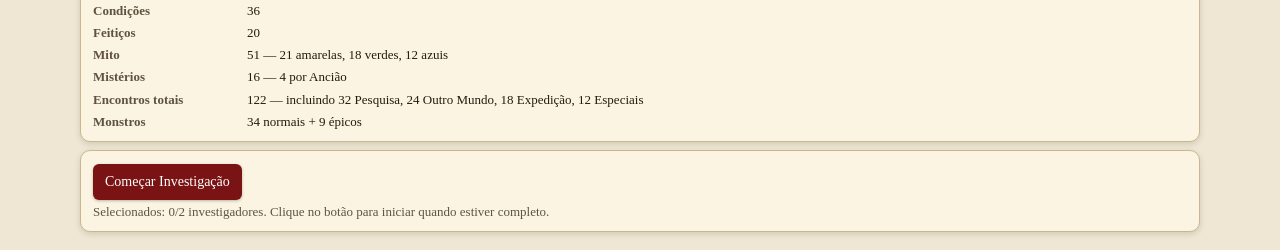
==== commit 752ad6a2: "prototype.html update" ====
--- a/prototype.html
+++ b/prototype.html
@@ -3,7 +3,7 @@
 <head>
 <meta charset="utf-8">
 <meta name="viewport" content="width=device-width, initial-scale=1, viewport-fit=cover">
-<title>Vigília do Abismo — versão expandida</title>
+<title>Eldritch Game — versão expandida</title>
 <style>
 :root{--bg:#efe7d3;--fg:#241b10;--cd:#fbf4e2;--ac:#7a1414;--ac2:#b08a2e;--mu:#5f5340;--bd:#c9b88f;--sea:#255b7a;--wild:#3d6f3a;--city:#7a1414;box-sizing:border-box;padding-top:env(safe-area-inset-top,0px);padding-bottom:env(safe-area-inset-bottom,0px)}
 @media(prefers-color-scheme:dark){:root:not([data-theme="light"]){--bg:#14100c;--fg:#ecdfc4;--cd:#231b13;--ac:#c85a4a;--ac2:#d9b25f;--mu:#a89675;--bd:#413522;--sea:#6ca5c5;--wild:#7caf70;--city:#df7c6d}}
@@ -42,7 +42,7 @@
 </style>
 </head>
 <body>
-<h1>🐙 Vigília do Abismo</h1>
+<h1>🐙 Eldritch Game</h1>
 <div id="setup"></div>
 <div id="game">
   <div class="c" id="st"></div>
@@ -97,8 +97,7 @@
 const G=['◆','▲','●'],OM=['Verde','Amarelo','Azul'];
 
 /* ============================================================
-   REFERÊNCIAS ANTIGAS PRESERVADAS
-   Estas são as mesmas referências usadas na versão anterior:
+   REFERÊNCIAS
    RES = recursos usados pela lógica do jogo
    MON = monstros usados pela lógica do jogo
    CS  = tipo de encontro por espaço
@@ -130,8 +129,7 @@
 
 /* ============================================================
    2) INVESTIGADORES — 16 modelos
-   Os campos active/passive são exatamente o tipo de informação
-   que você pode usar como modelo para futuras fichas.
+   Os campos active/passive são informações modelo para futuras fichas.
    ============================================================ */
 const INV=[
  {n:'Silas Marsh',occ:'O Marinheiro',hp:8,sn:4,sk:[1,3,3,3,3],active:'Ação: mova 1 espaço por uma rota de Barco; depois realize 1 ação adicional.',passive:'Se estiver em um espaço de Mar, os investigadores em seu espaço rolam 1 dado adicional ao resolver testes.'},
@@ -153,7 +151,7 @@
 ];
 
 /* ============================================================
-   3) ANCIÕES — dados visíveis nas referências fornecidas
+   3) ANCIÕES
    ============================================================ */
 const ANC=[
  {n:'Shub-Niggurath',sub:'A Cabra Negra dos Bosques',doom:13,my:[[1,2,1],[3,2,1],[2,4,0]],setup:'Separe 2 Carniçais, 2 Filhotes de Bode e 1 Jovem Sombrio.',active:'Quando o presságio exigir, apareça 1 Monstro em um espaço aleatório. Se houver 10 ou mais Monstros no tabuleiro, avance a Perdição em 2.',finalName:'Batalha no Bosque',final:'O Monstro Épico Shub-Niggurath surge no Coração da África. Depois, mova para esse espaço todos os Carniçais, Filhotes de Bode e Jovens Sombrios do tabuleiro. Se Shub-Niggurath for derrotada, os investigadores vencem.'},
@@ -219,7 +217,7 @@
 // Por isso, os quatro modelos abaixo ficam prontos para edição manual.
 const RESEARCH_CARDS=['A','B','C','D'].map((v,i)=>({id:'research_'+v.toLowerCase()+'_001',type:'Pesquisa',name:`Carta de Pesquisa ${v}`,subtitle:'MODELO EDITÁVEL',count:8,pool:32,text:'Local, introdução, opções, testes e resultados: EDITAR.',tags:['Pesquisa','8 cartas desta família']}));
 
-// === OUTRAS PILHAS DE ENCONTRO (para a contagem ficar explícita) ===
+// === OUTRAS PILHAS DE ENCONTRO ===
 const ENCOUNTER_MODEL_CARDS=[
  {id:'enc_america_001',type:'Encontro',name:'América — Modelo',subtitle:'Baralho correspondente',count:8,pool:122,text:'Carta de Encontro da América: EDITAR.',tags:['8 cartas']},
  {id:'enc_europe_001',type:'Encontro',name:'Europa — Modelo',subtitle:'Baralho correspondente',count:8,pool:122,text:'Carta de Encontro da Europa: EDITAR.',tags:['8 cartas']},
@@ -239,7 +237,7 @@
 */
 
 /* ============================================================
-   5) MODELOS DE CARTAS DO ANCIÃO — composição do baralho do Mito
+   5) MODELOS DE CARTAS DO ANCIÃO — composição do baralho do Mythos
    ============================================================ */
 const ancMythosMeta=anc=>({
  stage1:{verde:anc.my[0][0],amarela:anc.my[0][1],azul:anc.my[0][2]},
@@ -301,7 +299,6 @@
  $('setup').style.display='none';$('game').style.display='block';render();
 }
 
-/* O log foi removido da interface e das mensagens de jogo. */
 function log(){}
 
 function spawnMon(c){
